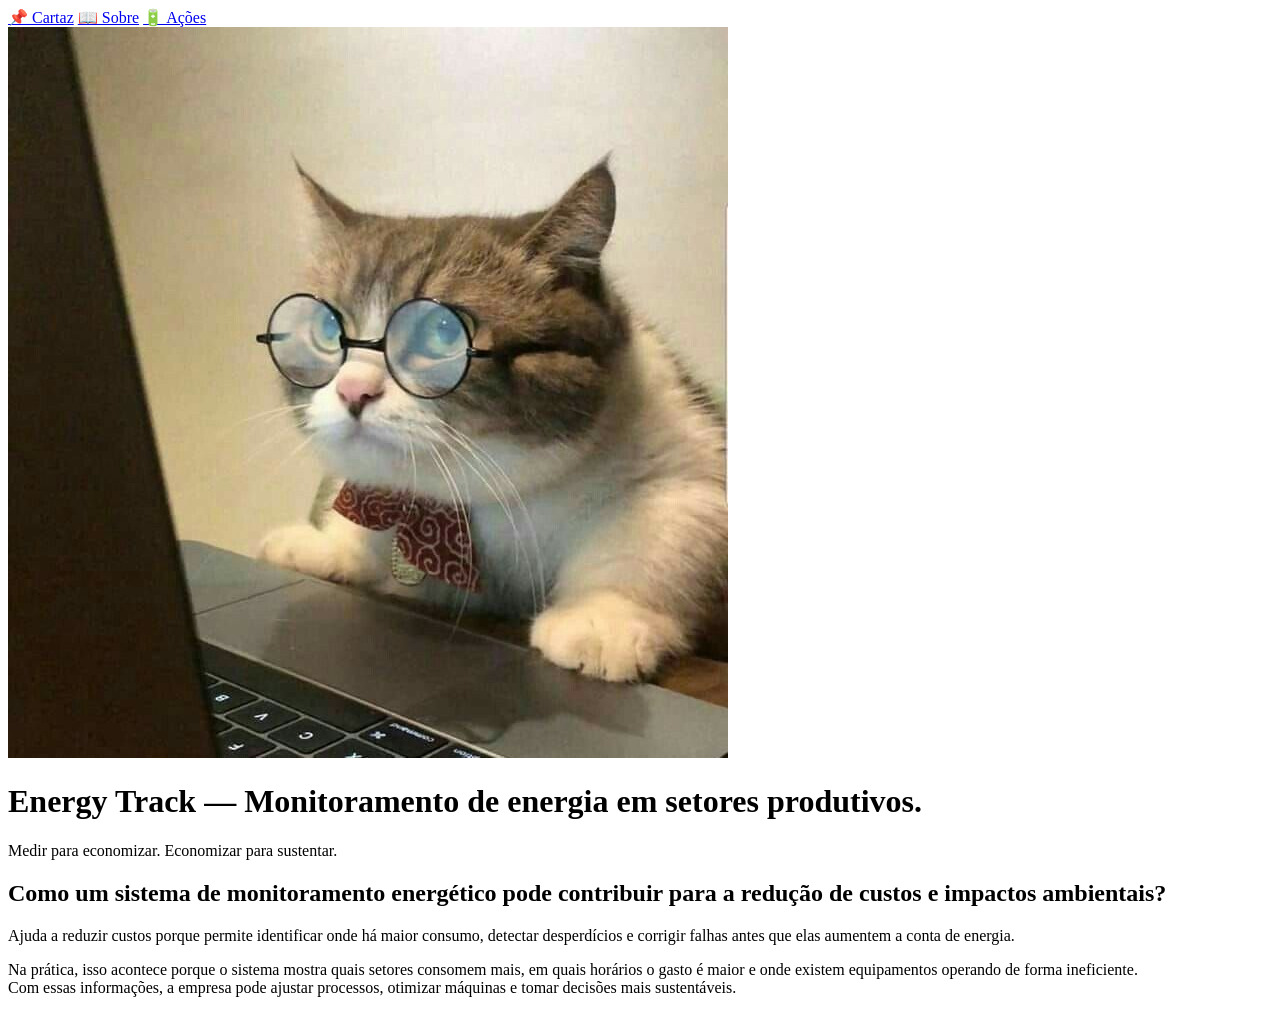
==== index.html @ c0b1506e "aysi" ====
<!DOCTYPE html>
<html lang="en">
<head>
    <meta charset="UTF-8">
    <meta name="viewport" content="width=<device-width>, initial-scale=1.0">
    <title>Energy Track</title>
</head>
<body>
    <header>
        <nav>
            <a href="index.html">📌 Cartaz</a>
            <a href="sobre.html">📖 Sobre</a>
            <a href="acoes.html">🔋 Ações</a>
        </nav>
        <div> <img src="monitora.jpg" alt="" srcset=""></div>
        <h1>Energy Track — Monitoramento de energia em setores produtivos.</h1>
        <p>Medir para economizar. Economizar para sustentar.</p>
    </header>
    <main>
        <section>
            <article>
                <h2>Como um sistema de monitoramento energético pode contribuir para a redução de custos e impactos ambientais?</h2>
                <P>
                    Ajuda a reduzir custos porque permite identificar onde há maior consumo, detectar desperdícios e corrigir falhas antes que elas aumentem a conta de energia. 
                </P>
                <p>Na prática, isso acontece porque o sistema mostra quais setores consomem mais, em quais horários o gasto é maior e onde existem equipamentos operando de forma ineficiente.<br> Com essas informações, a empresa pode ajustar processos, otimizar máquinas e tomar decisões mais sustentáveis.</p>
            </article>
        </section>
    </main>
</body>
</html>
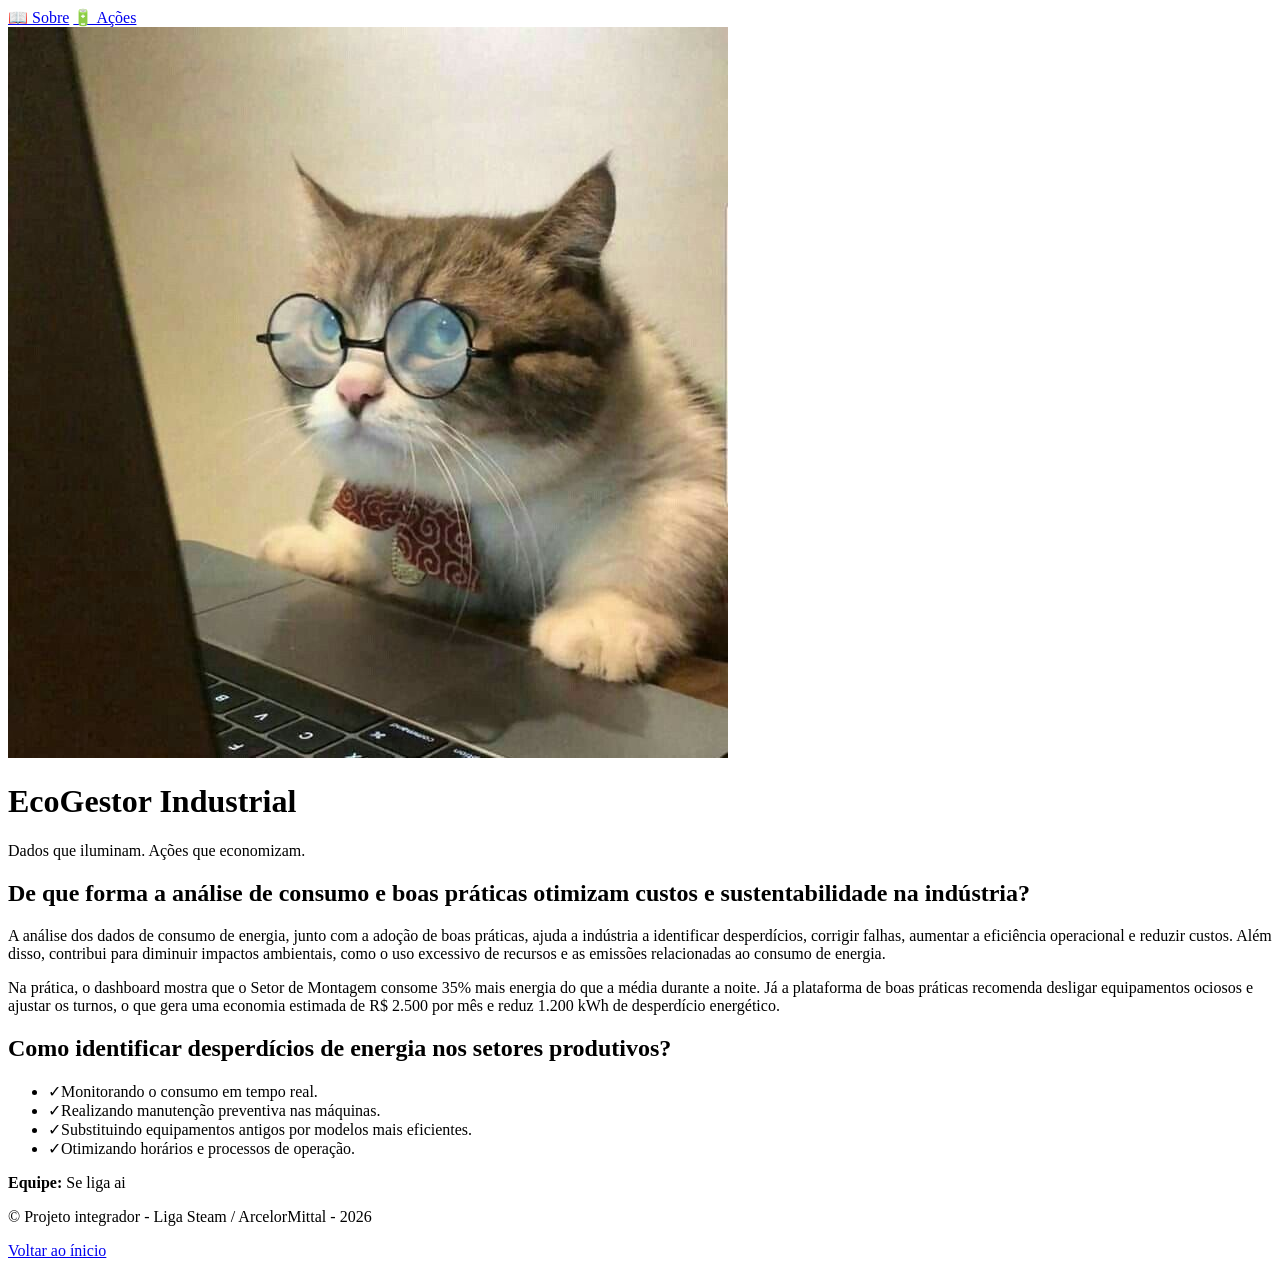
==== commit 4a06f566: "vejaasi" ====
--- a/index.html
+++ b/index.html
@@ -3,29 +3,42 @@
 <head>
     <meta charset="UTF-8">
     <meta name="viewport" content="width=<device-width>, initial-scale=1.0">
-    <title>Energy Track</title>
+    <title>EcoGestor Industrial</title>
 </head>
 <body>
     <header>
         <nav>
-            <a href="index.html">📌 Cartaz</a>
             <a href="sobre.html">📖 Sobre</a>
             <a href="acoes.html">🔋 Ações</a>
         </nav>
         <div> <img src="monitora.jpg" alt="" srcset=""></div>
-        <h1>Energy Track — Monitoramento de energia em setores produtivos.</h1>
-        <p>Medir para economizar. Economizar para sustentar.</p>
+        <h1>EcoGestor Industrial</h1>
+        <p>Dados que iluminam. Ações que economizam.</p>
     </header>
     <main>
         <section>
-            <article>
-                <h2>Como um sistema de monitoramento energético pode contribuir para a redução de custos e impactos ambientais?</h2>
-                <P>
-                    Ajuda a reduzir custos porque permite identificar onde há maior consumo, detectar desperdícios e corrigir falhas antes que elas aumentem a conta de energia. 
-                </P>
-                <p>Na prática, isso acontece porque o sistema mostra quais setores consomem mais, em quais horários o gasto é maior e onde existem equipamentos operando de forma ineficiente.<br> Com essas informações, a empresa pode ajustar processos, otimizar máquinas e tomar decisões mais sustentáveis.</p>
-            </article>
+                <h2> De que forma a análise de consumo e boas práticas otimizam custos e sustentabilidade na indústria?</h2>
+                <P>A análise dos dados de consumo de energia, junto com a adoção de boas práticas, ajuda a indústria a identificar desperdícios, corrigir falhas, aumentar a eficiência operacional e reduzir custos. Além disso, contribui para diminuir impactos ambientais, como o uso excessivo de recursos e as emissões relacionadas ao consumo de energia.</P>
+                <p>Na prática, o dashboard mostra que o Setor de Montagem consome 35% mais energia do que a média durante a noite. Já a plataforma de boas práticas recomenda desligar equipamentos ociosos e ajustar os turnos, o que gera uma economia estimada de R$ 2.500 por mês e reduz 1.200 kWh de desperdício energético.</p>
+        </section>
+
+        <section>
+            <div>
+                <h2> Como identificar desperdícios de energia nos setores produtivos?</h2>
+                <ul>
+                    <li>&check;Monitorando o consumo em tempo real.</li>
+                    <li>&check;Realizando manutenção preventiva nas máquinas.</li>
+                    <li>&check;Substituindo equipamentos antigos por modelos mais eficientes.</li>
+                    <li>&check;Otimizando horários e processos de operação.</li>
+                </ul>
+            </div>
         </section>
     </main>
+    <footer>
+        <p><strong>Equipe:</strong> Se liga ai</p>
+        <p>&copy; Projeto integrador - Liga Steam / ArcelorMittal - 2026
+        </p>
+        <a href="#">Voltar ao ínicio</a>
+    </footer>
 </body>
 </html>
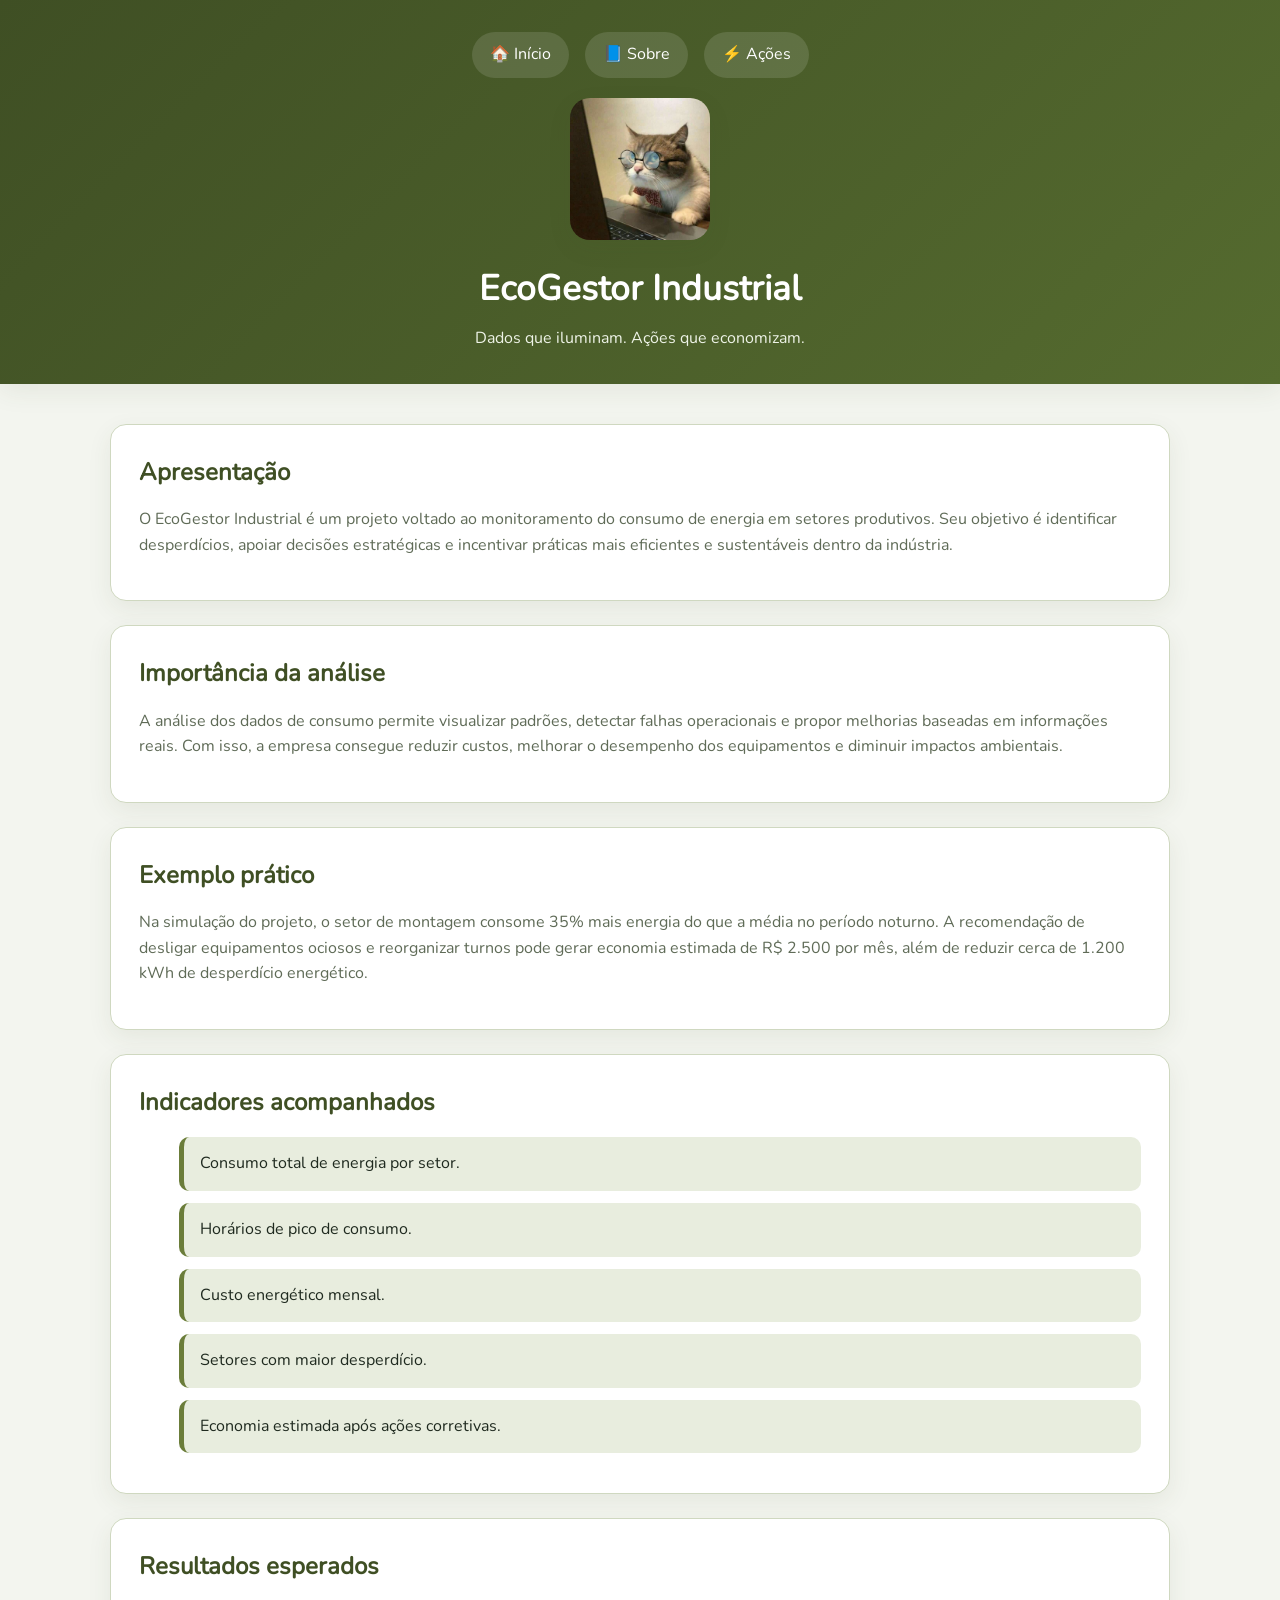
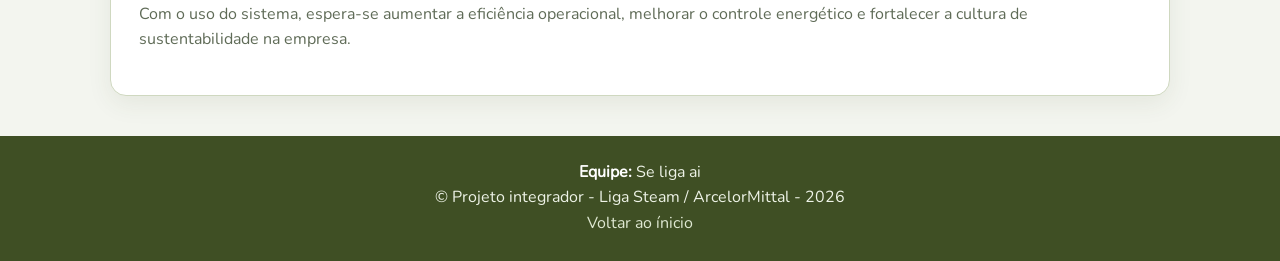
==== commit d8b73b85: "Agora pronto" ====
--- a/index.html
+++ b/index.html
@@ -4,34 +4,69 @@
     <meta charset="UTF-8">
     <meta name="viewport" content="width=<device-width>, initial-scale=1.0">
     <title>EcoGestor Industrial</title>
+    <link rel="stylesheet" href="assets/css/style.css">
 </head>
+
 <body>
     <header>
-        <nav>
-            <a href="sobre.html">📖 Sobre</a>
-            <a href="acoes.html">🔋 Ações</a>
+        <nav class="menu-navegacao">
+        <a href="index.html">🏠 Início</a>
+        <a href="sobre.html">📘 Sobre</a>
+        <a href="acoes.html">⚡ Ações</a>
         </nav>
+
         <div> <img src="monitora.jpg" alt="" srcset=""></div>
         <h1>EcoGestor Industrial</h1>
         <p>Dados que iluminam. Ações que economizam.</p>
     </header>
     <main>
         <section>
-                <h2> De que forma a análise de consumo e boas práticas otimizam custos e sustentabilidade na indústria?</h2>
-                <P>A análise dos dados de consumo de energia, junto com a adoção de boas práticas, ajuda a indústria a identificar desperdícios, corrigir falhas, aumentar a eficiência operacional e reduzir custos. Além disso, contribui para diminuir impactos ambientais, como o uso excessivo de recursos e as emissões relacionadas ao consumo de energia.</P>
-                <p>Na prática, o dashboard mostra que o Setor de Montagem consome 35% mais energia do que a média durante a noite. Já a plataforma de boas práticas recomenda desligar equipamentos ociosos e ajustar os turnos, o que gera uma economia estimada de R$ 2.500 por mês e reduz 1.200 kWh de desperdício energético.</p>
+        <h2>Apresentação</h2>
+        <p>
+        O EcoGestor Industrial é um projeto voltado ao monitoramento do consumo
+        de energia em setores produtivos. Seu objetivo é identificar desperdícios,
+        apoiar decisões estratégicas e incentivar práticas mais eficientes e
+        sustentáveis dentro da indústria.
+        </p>
         </section>
 
         <section>
-            <div>
-                <h2> Como identificar desperdícios de energia nos setores produtivos?</h2>
-                <ul>
-                    <li>&check;Monitorando o consumo em tempo real.</li>
-                    <li>&check;Realizando manutenção preventiva nas máquinas.</li>
-                    <li>&check;Substituindo equipamentos antigos por modelos mais eficientes.</li>
-                    <li>&check;Otimizando horários e processos de operação.</li>
-                </ul>
-            </div>
+        <h2>Importância da análise</h2>
+        <p>
+        A análise dos dados de consumo permite visualizar padrões, detectar falhas
+        operacionais e propor melhorias baseadas em informações reais. Com isso,
+        a empresa consegue reduzir custos, melhorar o desempenho dos equipamentos
+        e diminuir impactos ambientais.
+        </p>
+        </section>
+        <section>
+        <h2>Exemplo prático</h2>
+        <p>
+        Na simulação do projeto, o setor de montagem consome 35% mais energia do
+        que a média no período noturno. A recomendação de desligar equipamentos
+        ociosos e reorganizar turnos pode gerar economia estimada de R$ 2.500 por
+        mês, além de reduzir cerca de 1.200 kWh de desperdício energético.
+        </p>
+        </section>
+
+        <section>
+        <h2>Indicadores acompanhados</h2>
+        <ul>
+        <li>Consumo total de energia por setor.</li>
+        <li>Horários de pico de consumo.</li>
+        <li>Custo energético mensal.</li>
+        <li>Setores com maior desperdício.</li>
+        <li>Economia estimada após ações corretivas.</li>
+        </ul>
+        </section>
+
+        <section>
+         <h2>Resultados esperados</h2>
+        <p>
+        Com o uso do sistema, espera-se aumentar a eficiência operacional,
+        melhorar o controle energético e fortalecer a cultura de sustentabilidade
+        na empresa.
+        </p>
         </section>
     </main>
     <footer>
--- a/assets/css/style.css
+++ b/assets/css/style.css
@@ -0,0 +1,220 @@
+/*Adicionar font baixada*/
+@font-face {
+    /*Nomeia a fonte escolhida*/
+    font-family:"benzinho";
+    /*Indica caminho do arquivo da fonte*/
+    src: url("/assets/fonts/Nunito-VariableFont_wght.ttf") format("truetype");
+    /*define a espessura da fonte*/
+    font-weight: normal;
+}
+
+
+/*RESET CSS*/
+* {
+    /** Reseta a margem pardão do navegador**/
+    margin: 0;
+    /*Não permite que o navegador altere o tamanho da caixa*/
+    box-sizing: border-box;
+}
+
+:root {
+  --bg: #f3f5ef;
+  --surface: #ffffff;
+  --surface-2: #e8edde;
+  --primary: #556b2f;
+  --primary-dark: #3f4f24;
+  --accent: #6b7d3a;
+  --text: #1f2a1f;
+  --text-soft: #5f6b57;
+  --border: #cfd8c0;
+  --shadow: 0 8px 24px rgba(63, 79, 36, 0.08);
+  --radius: 16px;
+}
+/*body corpo*/
+
+body{
+    /*Chama a fonte escolhida*/
+    font-family: 'benzinho';
+  background: var(--bg);
+  color: var(--text);
+  line-height: 1.6;
+}
+
+/*Cabeçalho*/
+
+header {
+  background: linear-gradient(135deg, var(--primary-dark), var(--primary));
+  color: white;
+  padding: 32px 20px;
+  text-align: center;
+  box-shadow: var(--shadow);
+}
+
+.menu-navegacao,
+nav {
+  display: flex;
+  justify-content: center;
+  gap: 16px;
+  flex-wrap: wrap;
+  margin-bottom: 20px;
+}
+
+.menu-navegacao a,
+nav a {
+  text-decoration: none;
+  color: white;
+  background-color: rgba(255, 255, 255, 0.12);
+  padding: 10px 18px;
+  border-radius: 999px;
+  font-weight: 500;
+  transition: 0.3s;
+}
+
+.menu-navegacao a:hover,
+nav a:hover {
+  background-color: rgba(255, 255, 255, 0.22);
+}
+
+header img {
+  width: 140px;
+  max-width: 100%;
+  border-radius: 20px;
+  margin: 0 auto 20px;
+  display: block;
+  box-shadow: var(--shadow);
+}
+
+header h1 {
+  font-size: 2.2rem;
+  margin-bottom: 10px;
+}
+
+header p {
+  font-size: 1rem;
+  color: #eef3e7;
+}
+
+main {
+  max-width: 1100px;
+  margin: 40px auto;
+  padding: 0 20px;
+  display: grid;
+  gap: 24px;
+}
+
+section {
+  background: var(--surface);
+  border: 1px solid var(--border);
+  border-radius: var(--radius);
+  padding: 28px;
+  box-shadow: var(--shadow);
+}
+
+section h1,
+section h2 {
+  color: var(--primary-dark);
+  margin-bottom: 16px;
+  font-size: 1.5rem;
+}
+
+section p {
+  color: var(--text-soft);
+  margin-bottom: 14px;
+}
+
+ul {
+  list-style: none;
+  margin-top: 10px;
+}
+
+ul li {
+  background: var(--surface-2);
+  margin-bottom: 12px;
+  padding: 14px 16px;
+  border-left: 5px solid var(--accent);
+  border-radius: 10px;
+  color: var(--text);
+  font-weight: 500;
+}
+
+form {
+  display: grid;
+  gap: 16px;
+  margin-top: 20px;
+}
+
+label {
+  font-weight: 600;
+  color: var(--primary-dark);
+}
+
+input,
+textarea {
+  width: 100%;
+  padding: 14px;
+  border: 1px solid var(--border);
+  border-radius: 12px;
+  outline: none;
+  font-size: 1rem;
+  background: #fcfdf9;
+  color: var(--text);
+}
+
+input:focus,
+textarea:focus {
+  border-color: var(--accent);
+  box-shadow: 0 0 0 3px rgba(107, 125, 58, 0.15);
+}
+
+button {
+  background: var(--primary);
+  color: white;
+  border: none;
+  padding: 14px 22px;
+  border-radius: 12px;
+  font-size: 1rem;
+  font-weight: 600;
+  cursor: pointer;
+  transition: 0.3s;
+}
+
+button:hover {
+  background: var(--primary-dark);
+}
+
+footer {
+  margin-top: 40px;
+  background: var(--primary-dark);
+  color: #eef3e7;
+  text-align: center;
+  padding: 24px 20px;
+}
+
+footer a {
+  color: #dfe8d2;
+  text-decoration: none;
+}
+
+footer a:hover {
+  text-decoration: underline;
+}
+
+strong {
+  color: #ffffff;
+}
+
+@media (max-width: 768px) {
+  header h1 {
+    font-size: 1.8rem;
+  }
+
+  section {
+    padding: 20px;
+  }
+
+  .menu-navegacao,
+  nav {
+    flex-direction: column;
+    align-items: center;
+  }
+}
